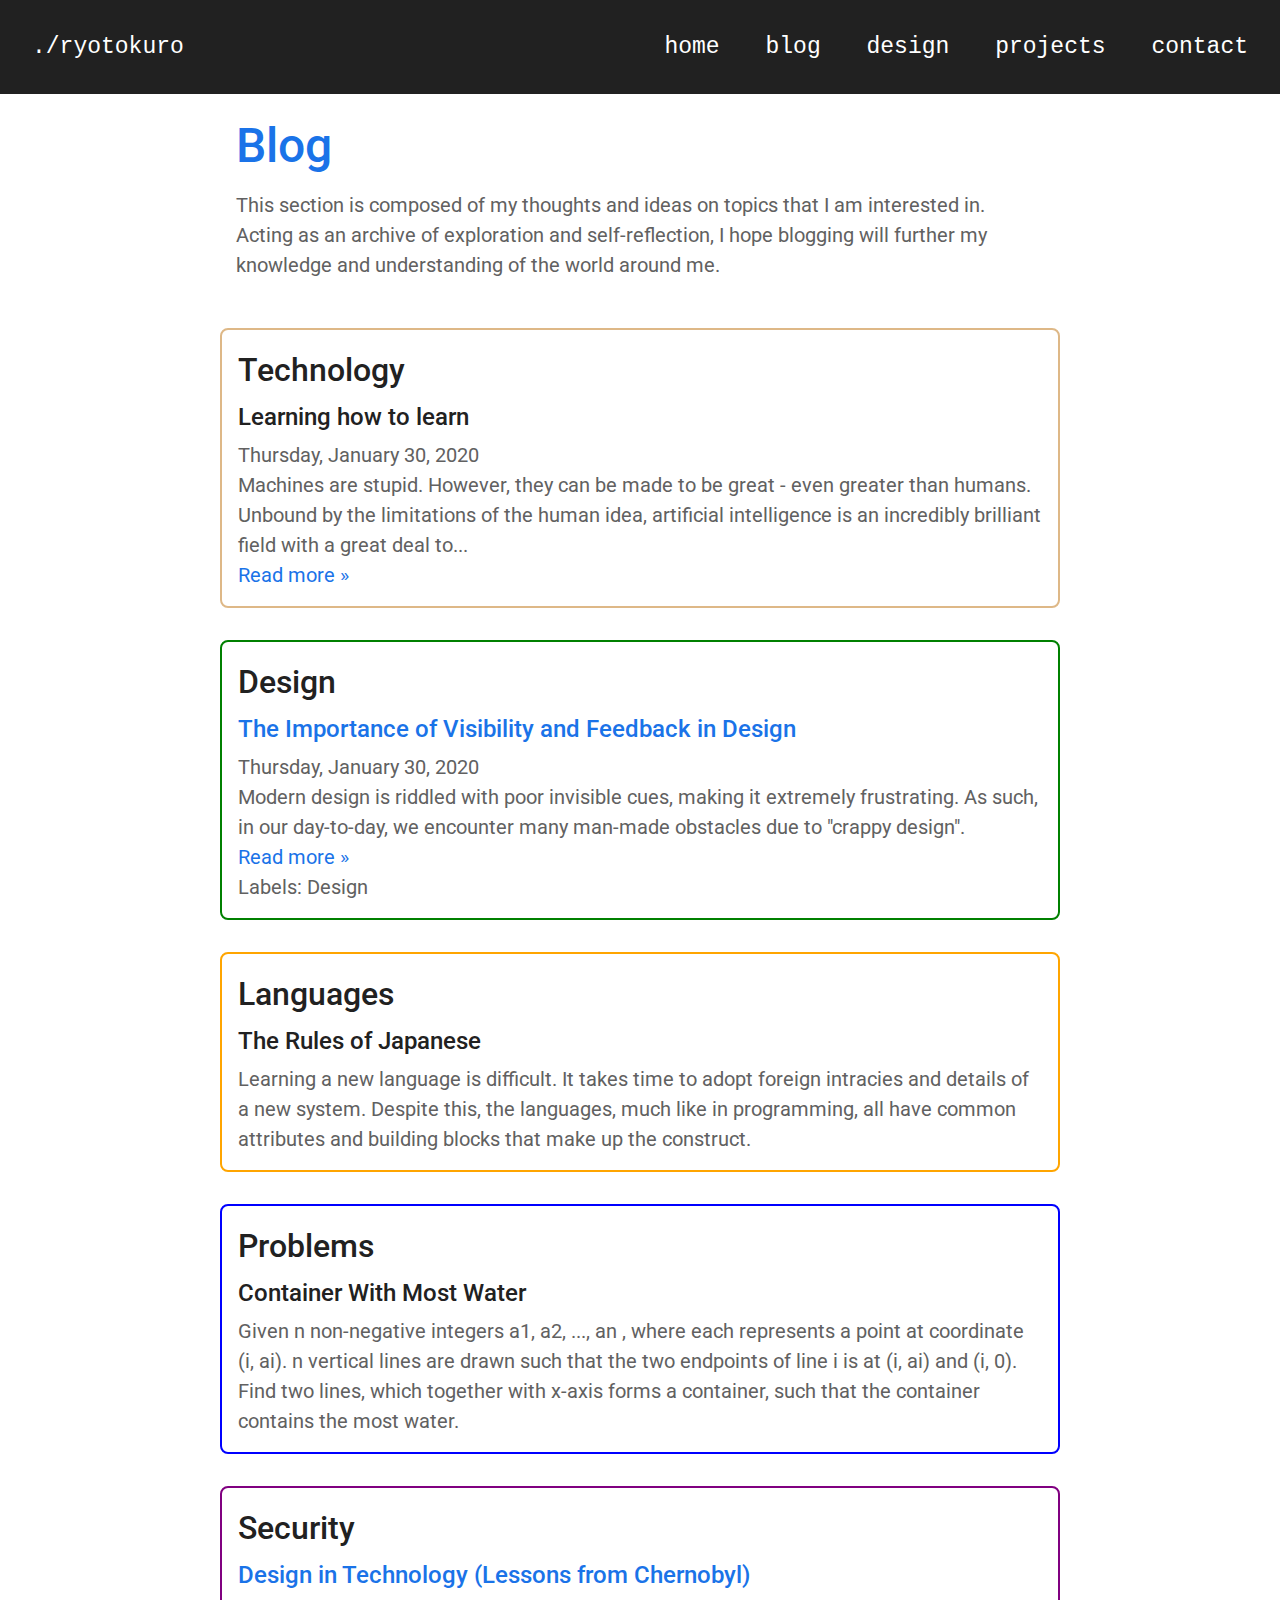
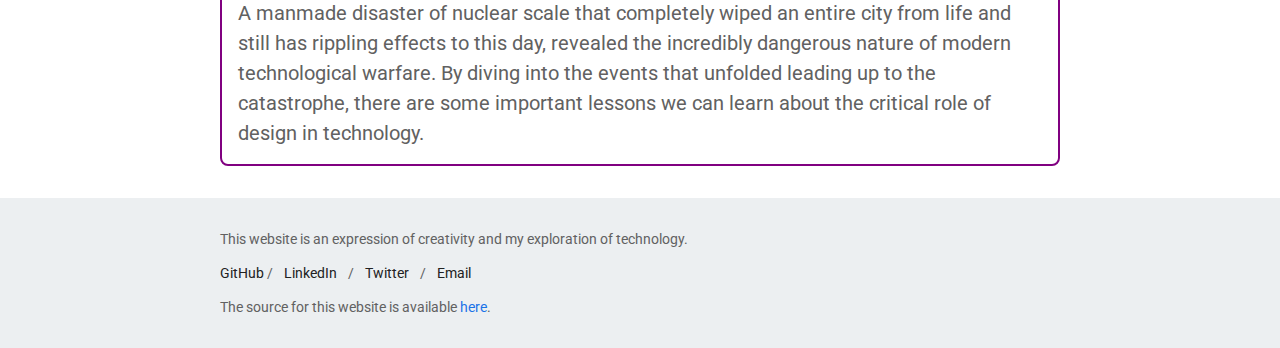
==== blog.html @ 7c7edf18 "changed how the blog looks now, redirecting to an external website on gitbook" ====
<!-- ryotokuro.github.io -->
<!DOCTYPE html>
<html lang="en">

<head>
    <meta charset="utf-8">
    <title>ryotokuro: blog</title>
    <link rel="stylesheet" href="/assets/stylesheets/blog.css">
    <link href="https://fonts.googleapis.com/css?family=Roboto|Roboto+Mono&display=swap" rel="stylesheet">
</head>

<body>
    <!-- Header -->
    <header class="container clearfix">
        <!-- Logo (ryotokuro) -->
        <span class="logo">
            <a href="/">./ryotokuro</a>
        </span>


        <!-- Navigation Bar -->
        <nav class="nav" role="navigation">
            <ul>
                <li><a href="/">Home</a></li>
                <!--

                -->
                <li><a href="https://ryotokuro.github.io/blog">Blog</a></li>
                <!--

                -->
                <li><a href="https://ryotokuro.github.io/design">Design</a></li>
                <!--

                -->
                <li><a href="https://ryotokuro.github.io/projects">Projects</a></li>
                <!--

                -->
                <li><a href="https://ryotokuro.github.io/contact">Contact</a></li>
            </ul>
        </nav>
    </header>

    <!-- Main Section -->
    <article class="container">
        <main>
            <section class="desc">
            <h1 class="heading-title">Blog</h1>            
                <p>
                    This section is composed of my thoughts and ideas on topics that I am interested in.<br>
                    Acting as an archive of exploration and self-reflection, I hope blogging will further my knowledge and understanding of the world around me.
                </p>
            </section>

            <!-- Content Wrapper -->
            <div class="posts">
                <section id="tech">
                    <a href="https://app.gitbook.com/@ryotokuro/s/blog/" itemprop="url" target="_blank">
                        <h2>Technology</h2>
                    </a>

                    <a href="#">
                        <h3>Learning how to learn</h3>
                    </a>

                    <div class="post-header">
                        <div class="published">
                            <span class="publish-date" itemprop="datePublished">
                                Thursday, January 30, 2020
                            </span>
                            <p>Machines are stupid. However, they can be made to be great - even greater than humans. Unbound by the limitations of the human idea, artificial intelligence is an incredibly brilliant field with a great deal to...</p>

                            <div class="jump-link">
                                <a class="jmp">Read more »</a>
                            </div>
                        </div>
                    </div>
                </section>

                <section id="design">
                    <a href="https://app.gitbook.com/@ryotokuro/s/design/" itemprop="url" target="_blank">
                        <h2>Design</h2>
                    </a>
                    <h3>
                        <a href="/blog/design/1" itemprop="url" title="The Importance of Visibility and Feedback in Design">The Importance of Visibility and Feedback in Design</a>
                    </h3>
                    <div class="post-header">
                        <div class="published">
                            <span class="publish-date" itemprop="datePublished">
                                Thursday, January 30, 2020
                            </span>
                        </div>
                    </div>
                    <p>
                        Modern design is riddled with poor invisible cues, making it extremely frustrating. As such, in our day-to-day, we encounter many man-made obstacles due to "crappy design".
                    </p>
                    <div class="jump-link">
                        <a class="jmp">Read more »</a>
                    </div>

                    <div class="post-footer">
                        <span class="labels-caption">Labels: </span>
                        <span class="labels">Design</span>
                    </div>
                </section>

                <section id="languages">
                    <a href="https://app.gitbook.com/@ryotokuro/s/languages/" itemprop="url" target="_blank">
                        <h2>Languages</h2>
                    </a>

                    <dl>
                        <dt>
                            <a href="https://app.gitbook.com/@ryotokuro/s/languages/japanese/rules">
                                <h3>The Rules of Japanese</h3>
                            </a>
                        </dt>
                        <dd>Learning a new language is difficult. It takes time to adopt foreign intracies and details of a new system. Despite this, the languages, much like in programming, all have common attributes and building blocks that make up the construct.</dd>
                    </dl>
                </section>

                <section id="problems">
                    <a href="https://app.gitbook.com/@ryotokuro/s/problems/" itemprop="url" target="_blank">
                        <h2>Problems</h2>
                        <a href="#">
                            <h3>Container With Most Water</h3>
                        </a>
                        <p>
                            Given n non-negative integers a1, a2, ..., an , where each represents a point at coordinate (i, ai). n vertical lines are drawn such that the two endpoints of line i is at (i, ai) and (i, 0). Find two lines, which together with x-axis forms a container, such that the container contains the most water.
                        </p>
                    </a>

                </section>

                <section id="security">
                    <a href="https://app.gitbook.com/@ryotokuro/s/security/" itemprop="url" target="_blank">
                        <h2>Security</h2>
                    </a>
                    <dl>
                        <dt>
                            <h3><a href="/blog/ai/1">Design in Technology (Lessons from Chernobyl)</a></h3>
                        </dt>
                        <dd>A manmade disaster of nuclear scale that completely wiped an entire city from life and still has rippling effects to this day, revealed the incredibly dangerous nature of modern technological warfare. By diving into the events that unfolded leading up to the catastrophe, there are some important lessons we can learn about the critical role of design in technology.</dd>
                    </dl>
                </section>
<!--
                <dl>
                    <dt>
                        <h3><a href="/blog/ai/1">Affordance In Virtual Reality</a></h3>
                    </dt>
                    <dd>Augmented Reality unlocks a new universe for us to explore in the modern age, with technology enabling us to alter our current lifestyle, or immerse us in a new environment. Virtual Reality provides a "free world" in which the space provided becomes the playground of the player.</dd>
                </dl>-->
            </div>
        </main>
        <!--
        <aside class="col-right">
            <section id="search-box">
                <input type="text" title="Search blog..." placeholder="Search blog...">
            </section>

            <div id="label-widget">

            </div>
        </aside>
        -->
    </article>

    <!-- Footer -->
    <footer>
        <div class="container">
            <p class="footer-description">
                This website is an expression of creativity and my exploration of technology.
            </p>

            <ul class="footer-social">
                <li>
                    <a href="https://github.com/ryotokuro" target="_blank" rel="noopener noreferrer">GitHub</a>
                </li>
                /
                <li>
                    <a href="https://linkedin.com/in/taiyue" target="_blank" rel="noopener noreferrer">LinkedIn</a>
                </li>
                /
                <li>
                    <a href="https://twitter.com/aphdo" target="_blank" rel="noopener noreferrer">Twitter</a>
                </li>
                /
                <li>
                    <a href="mailto:careers.tail@gmail.com" target="_blank" rel="noopener noreferrer">Email</a>
                </li>
            </ul>

            The source for this website is available <a href="https://github.com/ryotokuro/ryotokuro.github.io" target="_blank" rel="noopener noreferrer">here</a>.
        </div>
    </footer>

</body></html>
---- assets/stylesheets/blog.css ----
/* 
    HTML5 Reset for older browsers
*/
html, body, div, span, applet, object, iframe,
h1, h2, h3, h4, h5, h6, p, blockquote, pre,
a, abbr, acronym, address, big, cite, code,
del, dfn, em, img, ins, kbd, q, s, samp,
small, strike, strong, sub, sup, tt, var,
b, u, i, center,
dl, dt, dd, ol, ul, li,
fieldset, form, label, legend,
table, caption, tbody, tfoot, thead, tr, th, td,
article, aside, canvas, details, embed,
figure, figcaption, footer, header, hgroup,
menu, nav, output, ruby, section, summary,
time, mark, audio, video {
    margin: 0;
    padding: 0;
    border: 0;
    font-size: 100%;
    font: inherit;
    vertical-align: baseline;
}

article,
aside,
details,
figcaption,
figure,
footer,
header,
hgroup,
menu,
nav,
section {
    display: block;
}

body {
    line-height: 1;
}

ol,
ul {
    list-style: none;
}

blockquote,
q {
    quotes: none;
}

blockquote:before,
blockquote:after,
q:before,
q:after {
    content: '';
    content: none;
}

table {
    border-collapse: collapse;
    border-spacing: 0;
}

/*
    ===============================
    Grid
    ===============================
*/
*,
*:before,
*:after {
    -webkit-box-sizing: border-box;
    -moz-box-sizing: border-box;
    box-sizing: border-box;
}

/* 
    ========================================
    Container Class
    ========================================
*/
.container,
.grid {
    margin: 0 auto;
    /* center content */
    width: 840px;
    width: 84.0rem;
    /* fixed width */
}


/*
    ========================================
    Clearfix
    ========================================
*/
.clearfix:before,
.clearfix:after {
    content: "";
    display: table;
}

.clearfix:after {
    clear: both;
}

.clearfix {
    clear: both;
    *zoom: 1;
}

/*
    ======================================
    b) Layouts (Set up structure of page)
    ======================================
*/

/*
    =================================
    Reusable Layouts (Grid, Columns)
    =================================
*/
/* Add spacing to accommodate spacing on end of columns with edge of page */
.grid,
.col-1-3,
.col-2-3 {
    padding-left: 15px;
    
    padding-right: 15px;
}

.col-1-3,
.col-2-3 {
    display: inline-block;
    vertical-align: top;
}

.col-1-3 {
    width: 33.33%;
}

.col-2-3 {
    width: 66.66%;
}


/*
  ========================================
  Rows
  ========================================
*/
.row,
.row-alt {
    min-width: 840px;
}

.row {
    background: #fff;
    min-width: 840px;
    padding: 66px 0 44px 0;
}

.row-alt {
    background: #cbe2c1;
    /*backup colour*/
    background: -webkit-linear-gradient(to right, #a1d3b0, #f6f1d3);
    background: -moz-linear-gradient(to right, #a1d3b0, #f6f1d3);
    background: linear-gradient(to right, #a1d3b0, #f6f1d3);
    padding: 44px 0 22px 0;
}

/*
    ========
    Globals
    ========
*/
html {
    color: rgb(33, 33, 33);
    color: #616161;
    font-family: 'Inter', 'Roboto', Helvetica, Arial, sans-serif;
    font-size: 20px;
    font-size: 62.5%;
    font-weight: 400;
}

section {
    padding: 16px;
}


/*
    ==============
    c) Typography
    ==============
*/
h1, h2, h3 {
    font-weight: 500;
    margin: 0 0 8px;
}

h1 {
    color: #1a73e8;
    font-size: 48px;
    font-size: 4.8rem;
    line-height: 72px;
}

h2 {
    color: rgb(33, 33, 33);
    font-size: 32px;
    font-size: 3.2rem;
    line-height: 48px;
}

h3 {
    color: rgb(33, 33, 33);
    font-size: 24px;
    font-size: 2.4rem;
}

strong {
    font-weight: 400;
}

cite,
em {
    font-style: italic;
}


/*
    ================
    Links (Anchors)
    ================
*/
a,
a:hover {
    color: #1a73e8;
    text-decoration: none;
    cursor: pointer;
}

a:visited {
    color: #1a73e8;
    text-decoration: none;
    cursor: pointer;
}


/*
--------------------------------
    2. COMPONENTS
--------------------------------
*/

/*
  ===========
  a) Buttons
  ===========
*/
button {
    display: inline-block;
    
    font-family: inherit;
    font-size: 16px;
    font-size: 1.6rem;
    
    text-align: center;
    
    color: rgb(33, 33, 33);
    background-color: transparent;
    
    padding: 8px;
    height: 48px;
    width: 96px;
    
    border: 2px solid rgb(33, 33, 33);
    border-radius: 4px;
}

button:hover {
    color: #fff;
    background: #1a73e8;
    cursor: pointer;
}

/*
--------------------------------
    3. MODULES
--------------------------------
*/

/*
    ==========
    a) Header
    ==========
*/
header {
    background: rgb(33, 33, 33);
    font-family: 'Inconsolata', monospace;
    font-size: 20px;
    font-size: 2.3rem;
    
    position: fixed;
    top: 0;
    left: 0;
    right: 0;

    min-width: 100%;
    padding: 32px 32px 0 32px;
}

.logo a,
.logo a:hover,
.logo a:visited {
    float: left;
    
    color: #fff;
    text-decoration: none;
}

/*
    ==============
    Navigation
    ==============
*/
.nav {
    text-align: right;
    text-transform: lowercase;
}

.nav li {
    position: relative;
    padding: 0 16px 32px 16px;
    
    display: inline-block;
    vertical-align: top;
}

.nav li:last-child {
    padding-right: 0;
}

.nav a {
    color: #fff;
    cursor: pointer;
}

.nav a:after {
    background: none repeat scroll 0 0 transparent;
    bottom: 0;
    content: "";
    display: block;
    height: 3px;
    
    left: 50%;
    position: absolute;
    background: #fff;
    transition: width 0.3s ease 0s, left 0.3s ease 0s;
    width: 0;
}

a:hover:after {
    width: 100%;
    left: 0;
}

/*
    ===============
    b) Main (Body)
    ===============
*/
body {
    background: #fff;
    font-size: 20px;
    font-size: 2.0rem;
    line-height: 30px;
}

main {
    margin-top: 94px;
}

#tech, #design, #languages, #problems, #security {
    border-radius: 8px;
    margin: 32px 0 32px;
}

#tech {
    border: 2px burlywood solid;
}

#design {
    border: 2px green solid;
}

#languages {
    border: 2px orange solid;
}

#problems {
    border: 2px blue solid;
}

#security {
    border: 2px purple solid;
    margin-bottom: 32px;
}

.main section:last-child {
    padding-bottom: 0;
}

/*
    ==========
    c) Footer
    ==========
*/
footer {
    position: relative;
    bottom: 0;
    left: 0;
    right: 0;
    
    background: #eceff1;
    color: #616161;
    font-size: 14px;
    font-size: 1.4rem;
    text-align: left;
    
    line-height: 18px;
    padding: 32px 0 32px;
    margin: 0 auto;
}

.footer-description {
    margin: 0 0 16px;
}

.footer-social li {
    display: inline-block;
    margin: 0 8px 16px;
}

.footer-social li:first-child {
    margin: 0;
}

.footer-social a,
.footer-social a:hover,
.footer-social a:visited {
    color: rgb(33, 33, 33);
    text-decoration: none;
}
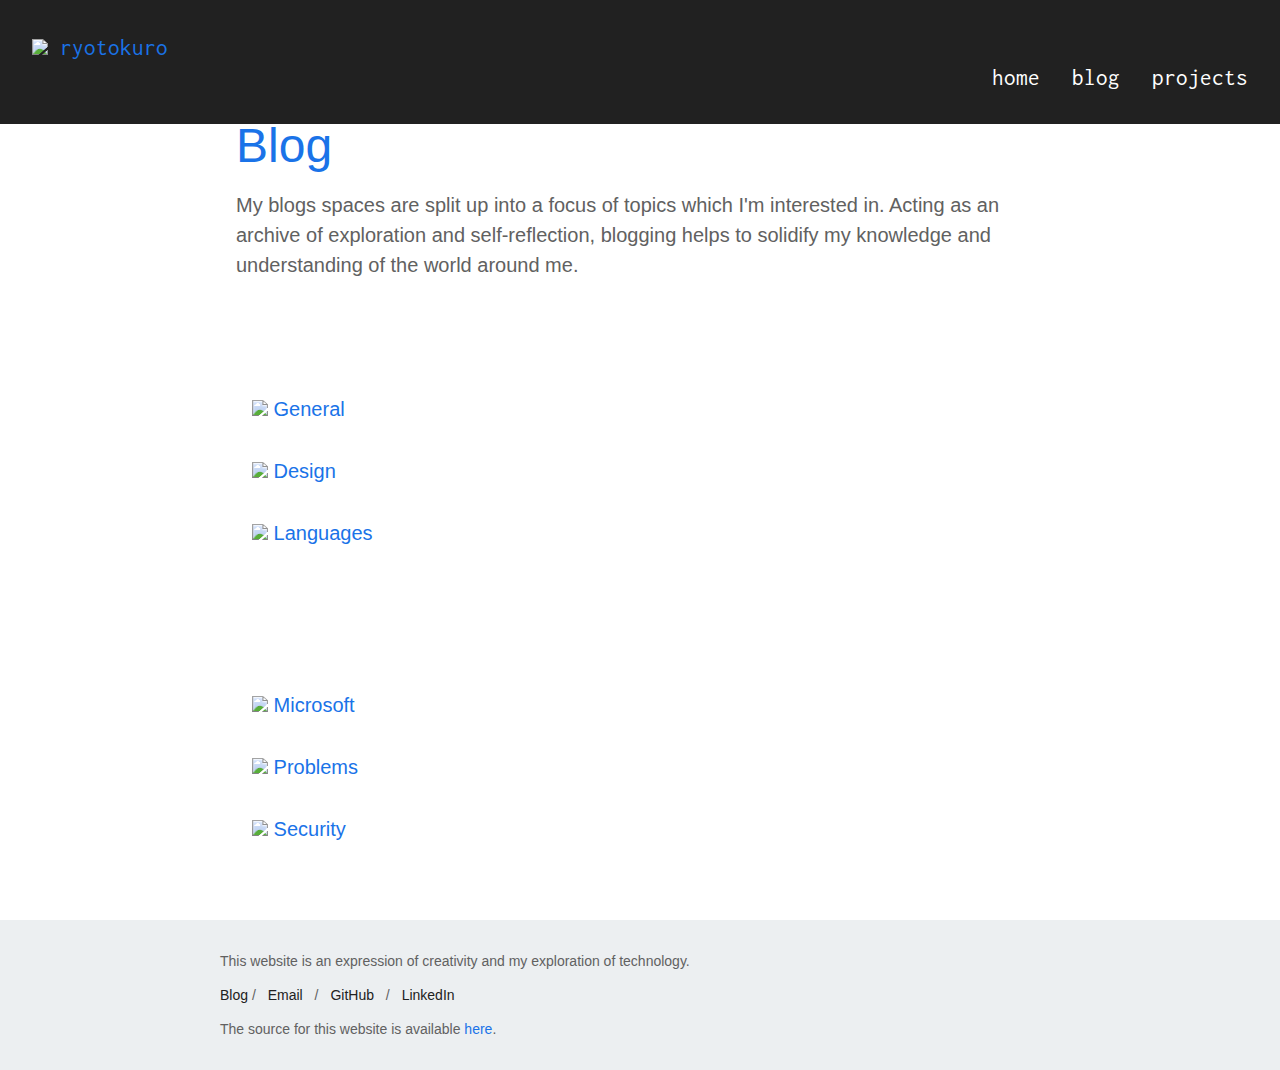
==== commit 0ffc961f: "added new icons on front page - deleted old logo icons - added new custom logos with hover effect - " ====
--- a/blog.html
+++ b/blog.html
@@ -6,38 +6,27 @@
     <meta charset="utf-8">
     <title>ryotokuro: blog</title>
     <link rel="stylesheet" href="/assets/stylesheets/blog.css">
-    <link href="https://fonts.googleapis.com/css?family=Roboto|Roboto+Mono&display=swap" rel="stylesheet">
+    <link rel="icon" href="/assets/vectors/logo.svg">
+    <link href="https://fonts.googleapis.com/css2?family=Inconsolata:wght@400;700&display=swap" rel="stylesheet">
 </head>
 
 <body>
     <!-- Header -->
     <header class="container clearfix">
         <!-- Logo (ryotokuro) -->
-        <span class="logo">
-            <a href="/">./ryotokuro</a>
-        </span>
-
+            <a href="/" class="logo">
+                <img src="assets/vectors/identity/logo.svg">
+                <span>ryotokuro</span>
+            </a>
 
         <!-- Navigation Bar -->
         <nav class="nav" role="navigation">
             <ul>
-                <li><a href="/">Home</a></li>
-                <!--
+                <li><a href="/">Home</a></li><!--
 
-                -->
-                <li><a href="https://ryotokuro.github.io/blog">Blog</a></li>
-                <!--
+                --><li><a href="https://ryotokuro.github.io/blog">Blog</a></li><!--
 
-                -->
-                <li><a href="https://ryotokuro.github.io/design">Design</a></li>
-                <!--
-
-                -->
-                <li><a href="https://ryotokuro.github.io/projects">Projects</a></li>
-                <!--
-
-                -->
-                <li><a href="https://ryotokuro.github.io/contact">Contact</a></li>
+                --><li><a href="https://ryotokuro.github.io/projects">Projects</a></li>
             </ul>
         </nav>
     </header>
@@ -46,124 +35,86 @@
     <article class="container">
         <main>
             <section class="desc">
-            <h1 class="heading-title">Blog</h1>            
+            <h1 class="title">Blog</h1>            
                 <p>
-                    This section is composed of my thoughts and ideas on topics that I am interested in.<br>
-                    Acting as an archive of exploration and self-reflection, I hope blogging will further my knowledge and understanding of the world around me.
+                    My blogs spaces are split up into a focus of topics which I'm interested in.
+                    Acting as an archive of exploration and self-reflection, blogging
+                    helps to solidify my knowledge and understanding of the world around me.
                 </p>
             </section>
 
             <!-- Content Wrapper -->
-            <div class="posts">
-                <section id="tech">
-                    <a href="https://app.gitbook.com/@ryotokuro/s/blog/" itemprop="url" target="_blank">
-                        <h2>Technology</h2>
-                    </a>
+            <section class="spaces">
+                <div class="row">
+                    <section>
+                        <a href="https://app.gitbook.com/@ryotokuro/s/blog/" itemprop="url" target="_blank">
+                            <img id="my-img" src="assets/vectors/objects/general-bw.svg"
+                                 onmouseover="this.src='/assets/vectors/objects/general.svg'"
+                                 onmouseout="this.src='assets/vectors/objects/general-bw.svg'"
+                            />
+                            <caption>General</caption>
+                        </a>
+                    </section>
+                
+                    <section>
+                        <a href="https://app.gitbook.com/@ryotokuro/s/design/" itemprop="url" target="_blank">
+                            <img id="my-img" src="assets/vectors/objects/design-bw.svg"
+                                 onmouseover="this.src='/assets/vectors/objects/design.svg'"
+                                 onmouseout="this.src='assets/vectors/objects/design-bw.svg'"
+                            />
+                            <caption>Design</caption>
+                        </a>
+                    </section>
 
-                    <a href="#">
-                        <h3>Learning how to learn</h3>
-                    </a>
+                    <section>
+                        <a href="https://app.gitbook.com/@ryotokuro/s/languages/" itemprop="url" target="_blank">
+                            <img id="my-img" src="assets/vectors/objects/languages-bw.svg"
+                                 onmouseover="this.src='/assets/vectors/objects/languages.svg'"
+                                 onmouseout="this.src='assets/vectors/objects/languages-bw.svg'"
+                            />
+                            <caption>Languages</caption>
+                        </a>
+                    </section>
+                </div>
 
-                    <div class="post-header">
-                        <div class="published">
-                            <span class="publish-date" itemprop="datePublished">
-                                Thursday, January 30, 2020
-                            </span>
-                            <p>Machines are stupid. However, they can be made to be great - even greater than humans. Unbound by the limitations of the human idea, artificial intelligence is an incredibly brilliant field with a great deal to...</p>
+                <!-- Row 2 -->
+                <div class="row">
+                    <section>
+                        <a href="https://app.gitbook.com/@ryotokuro/s/microsoft/" itemprop="url" target="_blank">
+                            <img id="my-img" src="assets/vectors/objects/microsoft-bw.svg"
+                                 onmouseover="this.src='assets/vectors/objects/microsoft.svg'"
+                                 onmouseout="this.src='assets/vectors/objects/microsoft-bw.svg'"
+                            />
+                            <caption>Microsoft</caption>
+                        </a>
+                    </section>
 
-                            <div class="jump-link">
-                                <a class="jmp">Read more »</a>
-                            </div>
-                        </div>
-                    </div>
-                </section>
+                    <section>
+                        <a href="https://app.gitbook.com/@ryotokuro/s/problems/" itemprop="url" target="_blank">
+                            <img id="my-img" src="assets/vectors/objects/problems-bw.svg"
+                                 onmouseover="this.src='/assets/vectors/objects/problems.svg'"
+                                 onmouseout="this.src='assets/vectors/objects/problems-bw.svg'"
+                            />
+                            <caption>Problems</caption>
+                        </a>
+                    </section>
 
-                <section id="design">
-                    <a href="https://app.gitbook.com/@ryotokuro/s/design/" itemprop="url" target="_blank">
-                        <h2>Design</h2>
-                    </a>
-                    <h3>
-                        <a href="/blog/design/1" itemprop="url" title="The Importance of Visibility and Feedback in Design">The Importance of Visibility and Feedback in Design</a>
-                    </h3>
-                    <div class="post-header">
-                        <div class="published">
-                            <span class="publish-date" itemprop="datePublished">
-                                Thursday, January 30, 2020
-                            </span>
-                        </div>
-                    </div>
-                    <p>
-                        Modern design is riddled with poor invisible cues, making it extremely frustrating. As such, in our day-to-day, we encounter many man-made obstacles due to "crappy design".
-                    </p>
-                    <div class="jump-link">
-                        <a class="jmp">Read more »</a>
-                    </div>
-
-                    <div class="post-footer">
-                        <span class="labels-caption">Labels: </span>
-                        <span class="labels">Design</span>
-                    </div>
-                </section>
-
-                <section id="languages">
-                    <a href="https://app.gitbook.com/@ryotokuro/s/languages/" itemprop="url" target="_blank">
-                        <h2>Languages</h2>
-                    </a>
-
-                    <dl>
-                        <dt>
-                            <a href="https://app.gitbook.com/@ryotokuro/s/languages/japanese/rules">
-                                <h3>The Rules of Japanese</h3>
-                            </a>
-                        </dt>
-                        <dd>Learning a new language is difficult. It takes time to adopt foreign intracies and details of a new system. Despite this, the languages, much like in programming, all have common attributes and building blocks that make up the construct.</dd>
-                    </dl>
-                </section>
-
-                <section id="problems">
-                    <a href="https://app.gitbook.com/@ryotokuro/s/problems/" itemprop="url" target="_blank">
-                        <h2>Problems</h2>
-                        <a href="#">
-                            <h3>Container With Most Water</h3>
+                    <section>
+                        <a href="https://app.gitbook.com/@ryotokuro/s/security/" itemprop="url" target="_blank">
+                            <img id="my-img" src="assets/vectors/objects/security-bw.svg"
+                                 onmouseover="this.src='/assets/vectors/objects/security.svg'"
+                                 onmouseout="this.src='assets/vectors/objects/security-bw.svg'"
+                            />
+                            <caption>Security</caption>
                         </a>
-                        <p>
-                            Given n non-negative integers a1, a2, ..., an , where each represents a point at coordinate (i, ai). n vertical lines are drawn such that the two endpoints of line i is at (i, ai) and (i, 0). Find two lines, which together with x-axis forms a container, such that the container contains the most water.
-                        </p>
-                    </a>
-
-                </section>
-
-                <section id="security">
-                    <a href="https://app.gitbook.com/@ryotokuro/s/security/" itemprop="url" target="_blank">
-                        <h2>Security</h2>
-                    </a>
-                    <dl>
-                        <dt>
-                            <h3><a href="/blog/ai/1">Design in Technology (Lessons from Chernobyl)</a></h3>
-                        </dt>
-                        <dd>A manmade disaster of nuclear scale that completely wiped an entire city from life and still has rippling effects to this day, revealed the incredibly dangerous nature of modern technological warfare. By diving into the events that unfolded leading up to the catastrophe, there are some important lessons we can learn about the critical role of design in technology.</dd>
-                    </dl>
-                </section>
-<!--
-                <dl>
-                    <dt>
-                        <h3><a href="/blog/ai/1">Affordance In Virtual Reality</a></h3>
-                    </dt>
-                    <dd>Augmented Reality unlocks a new universe for us to explore in the modern age, with technology enabling us to alter our current lifestyle, or immerse us in a new environment. Virtual Reality provides a "free world" in which the space provided becomes the playground of the player.</dd>
-                </dl>-->
-            </div>
+                    </section>
+                    
+                    <!--
+                        Icons made by <a href="https://www.flaticon.com/authors/freepik" title="Freepik">Freepik</a> from <a href="https://www.flaticon.com/" title="Flaticon"> www.flaticon.com</a>
+                    -->
+                </div>
+            </section>
         </main>
-        <!--
-        <aside class="col-right">
-            <section id="search-box">
-                <input type="text" title="Search blog..." placeholder="Search blog...">
-            </section>
-
-            <div id="label-widget">
-
-            </div>
-        </aside>
-        -->
     </article>
 
     <!-- Footer -->
@@ -175,19 +126,19 @@
 
             <ul class="footer-social">
                 <li>
+                    <a href="https://ryotokuro.github.io/blog" target="_blank" rel="noopener noreferrer">Blog</a>
+                </li>
+                /
+                <li>
+                    <a href="mailto:careers.tai@gmail.com" target="_blank" rel="noopener noreferrer">Email</a>
+                </li>
+                /
+                <li>
                     <a href="https://github.com/ryotokuro" target="_blank" rel="noopener noreferrer">GitHub</a>
                 </li>
                 /
                 <li>
                     <a href="https://linkedin.com/in/taiyue" target="_blank" rel="noopener noreferrer">LinkedIn</a>
-                </li>
-                /
-                <li>
-                    <a href="https://twitter.com/aphdo" target="_blank" rel="noopener noreferrer">Twitter</a>
-                </li>
-                /
-                <li>
-                    <a href="mailto:careers.tail@gmail.com" target="_blank" rel="noopener noreferrer">Email</a>
                 </li>
             </ul>
 
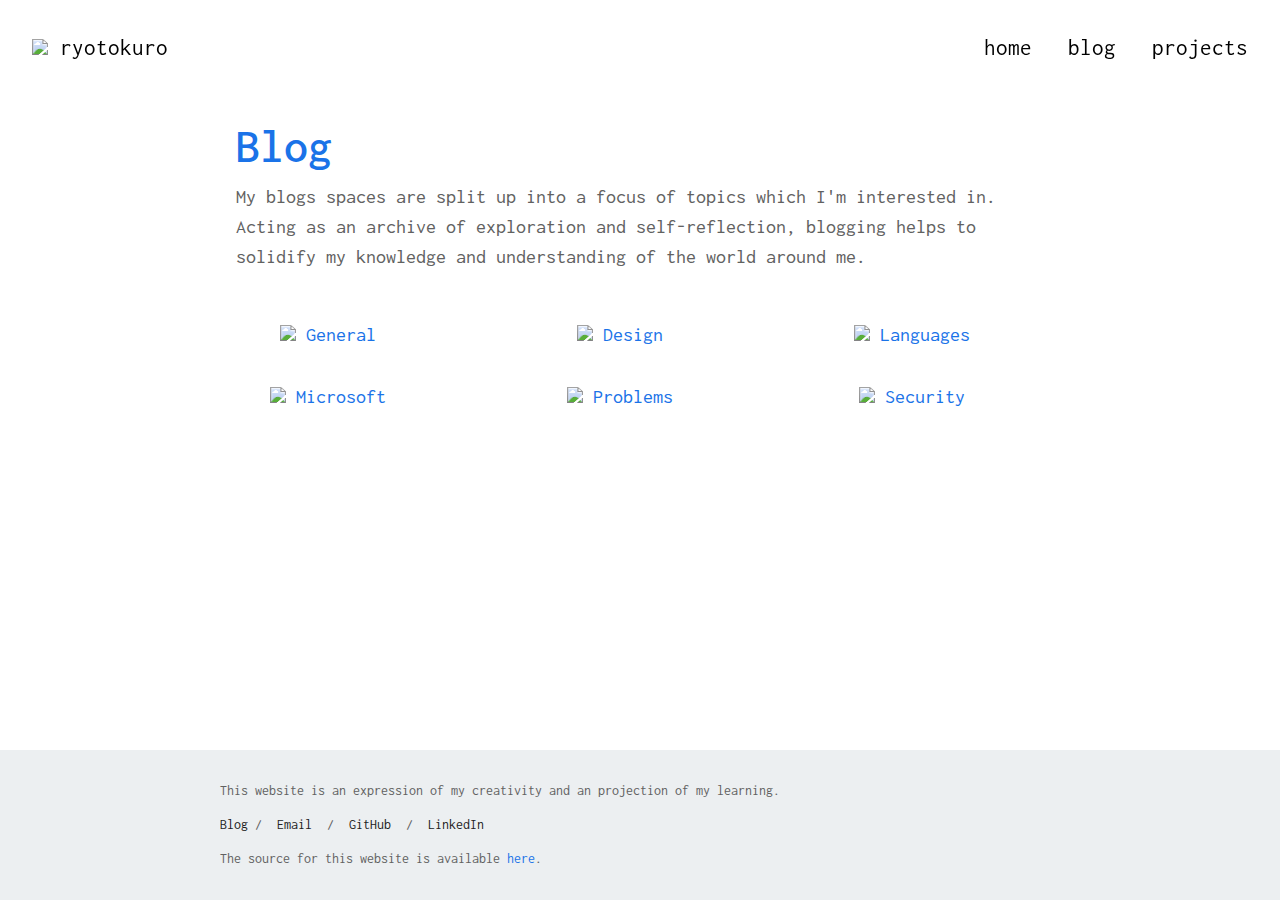
==== commit ad57e109: "changed navigation animation - changed hover to change colour - changed origin of animation - change" ====
--- a/blog.html
+++ b/blog.html
@@ -121,7 +121,7 @@
     <footer>
         <div class="container">
             <p class="footer-description">
-                This website is an expression of creativity and my exploration of technology.
+                This website is an expression of my creativity and an projection of my learning.
             </p>
 
             <ul class="footer-social">
--- a/assets/stylesheets/blog.css
+++ b/assets/stylesheets/blog.css
@@ -90,7 +90,6 @@
     /* fixed width */
 }
 
-
 /*
     ========================================
     Clearfix
@@ -145,41 +144,15 @@
     width: 66.66%;
 }
 
-
-/*
-  ========================================
-  Rows
-  ========================================
-*/
-.row,
-.row-alt {
-    min-width: 840px;
-}
-
-.row {
-    background: #fff;
-    min-width: 840px;
-    padding: 66px 0 44px 0;
-}
-
-.row-alt {
-    background: #cbe2c1;
-    /*backup colour*/
-    background: -webkit-linear-gradient(to right, #a1d3b0, #f6f1d3);
-    background: -moz-linear-gradient(to right, #a1d3b0, #f6f1d3);
-    background: linear-gradient(to right, #a1d3b0, #f6f1d3);
-    padding: 44px 0 22px 0;
-}
-
 /*
     ========
     Globals
     ========
 */
 html {
+    font-family: 'Inconsolata', monospace;
     color: rgb(33, 33, 33);
     color: #616161;
-    font-family: 'Inter', 'Roboto', Helvetica, Arial, sans-serif;
     font-size: 20px;
     font-size: 62.5%;
     font-weight: 400;
@@ -195,16 +168,17 @@
     c) Typography
     ==============
 */
-h1, h2, h3 {
-    font-weight: 500;
-    margin: 0 0 8px;
-}
-
 h1 {
     color: #1a73e8;
     font-size: 48px;
     font-size: 4.8rem;
+    font-weight: 550;
     line-height: 72px;
+}
+
+h2, h3 {
+    font-weight: 500;
+    margin: 0 0 8px;
 }
 
 h2 {
@@ -248,47 +222,9 @@
     cursor: pointer;
 }
 
-
 /*
 --------------------------------
-    2. COMPONENTS
---------------------------------
-*/
-
-/*
-  ===========
-  a) Buttons
-  ===========
-*/
-button {
-    display: inline-block;
-    
-    font-family: inherit;
-    font-size: 16px;
-    font-size: 1.6rem;
-    
-    text-align: center;
-    
-    color: rgb(33, 33, 33);
-    background-color: transparent;
-    
-    padding: 8px;
-    height: 48px;
-    width: 96px;
-    
-    border: 2px solid rgb(33, 33, 33);
-    border-radius: 4px;
-}
-
-button:hover {
-    color: #fff;
-    background: #1a73e8;
-    cursor: pointer;
-}
-
-/*
---------------------------------
-    3. MODULES
+    2. MODULES
 --------------------------------
 */
 
@@ -298,11 +234,9 @@
     ==========
 */
 header {
-    background: rgb(33, 33, 33);
-    font-family: 'Inconsolata', monospace;
     font-size: 20px;
     font-size: 2.3rem;
-    
+
     position: fixed;
     top: 0;
     left: 0;
@@ -312,13 +246,17 @@
     padding: 32px 32px 0 32px;
 }
 
-.logo a,
-.logo a:hover,
-.logo a:visited {
+.logo,
+.logo:hover,
+.logo:visited {
     float: left;
-    
-    color: #fff;
+    color: #000;
     text-decoration: none;
+}
+
+.logo img {
+    margin-right: 0;
+    width: 20px;
 }
 
 /*
@@ -331,21 +269,33 @@
     text-transform: lowercase;
 }
 
+.nav ul {
+    padding: 0;
+    margin: 0;
+    list-style: none;
+}
+
+li {
+    display: inline-block;
+}
+
 .nav li {
     position: relative;
-    padding: 0 16px 32px 16px;
-    
-    display: inline-block;
-    vertical-align: top;
-}
-
-.nav li:last-child {
-    padding-right: 0;
+    margin: 0 36px 0 0;
+    transition: all 0.4s ease;
+}
+
+.nav li a:hover, footer li:hover {
+    color: #1a73e8;
 }
 
 .nav a {
-    color: #fff;
+    color: #000;
     cursor: pointer;
+}
+
+.nav a:active {
+    opacity: 0.8;
 }
 
 .nav a:after {
@@ -353,11 +303,12 @@
     bottom: 0;
     content: "";
     display: block;
-    height: 3px;
-    
-    left: 50%;
+    height: 2px;
+    height: 0.2rem;
+
+    left: 20%;
     position: absolute;
-    background: #fff;
+    background: #1a73e8;
     transition: width 0.3s ease 0s, left 0.3s ease 0s;
     width: 0;
 }
@@ -365,6 +316,11 @@
 a:hover:after {
     width: 100%;
     left: 0;
+}
+
+li:last-child {
+    padding-right: 0;
+    margin-right: 0;
 }
 
 /*
@@ -380,37 +336,28 @@
 }
 
 main {
-    margin-top: 94px;
-}
-
-#tech, #design, #languages, #problems, #security {
-    border-radius: 8px;
-    margin: 32px 0 32px;
-}
-
-#tech {
-    border: 2px burlywood solid;
-}
-
-#design {
-    border: 2px green solid;
-}
-
-#languages {
-    border: 2px orange solid;
-}
-
-#problems {
-    border: 2px blue solid;
-}
-
-#security {
-    border: 2px purple solid;
-    margin-bottom: 32px;
-}
-
-.main section:last-child {
-    padding-bottom: 0;
+    margin: 94px 0 94px 0;
+    margin: 9.4rem 0 9.4rem 0;
+}
+
+.spaces {
+    width: 800px;
+}
+
+.row {
+    display: flex;
+    justify-content: space-between;
+    padding: 0;
+}
+
+.row section {
+    display: inline-block;
+    width: 24%;
+    text-align: center;
+}
+
+a img {
+    width: 90%;
 }
 
 /*
@@ -419,7 +366,7 @@
     ==========
 */
 footer {
-    position: relative;
+    position: fixed;
     bottom: 0;
     left: 0;
     right: 0;
@@ -454,3 +401,13 @@
     color: rgb(33, 33, 33);
     text-decoration: none;
 }
+
+@media (max-height:800px){
+	html {
+        font-size: 1.6vh;
+    }
+    
+    footer {
+        position: static;
+    }
+}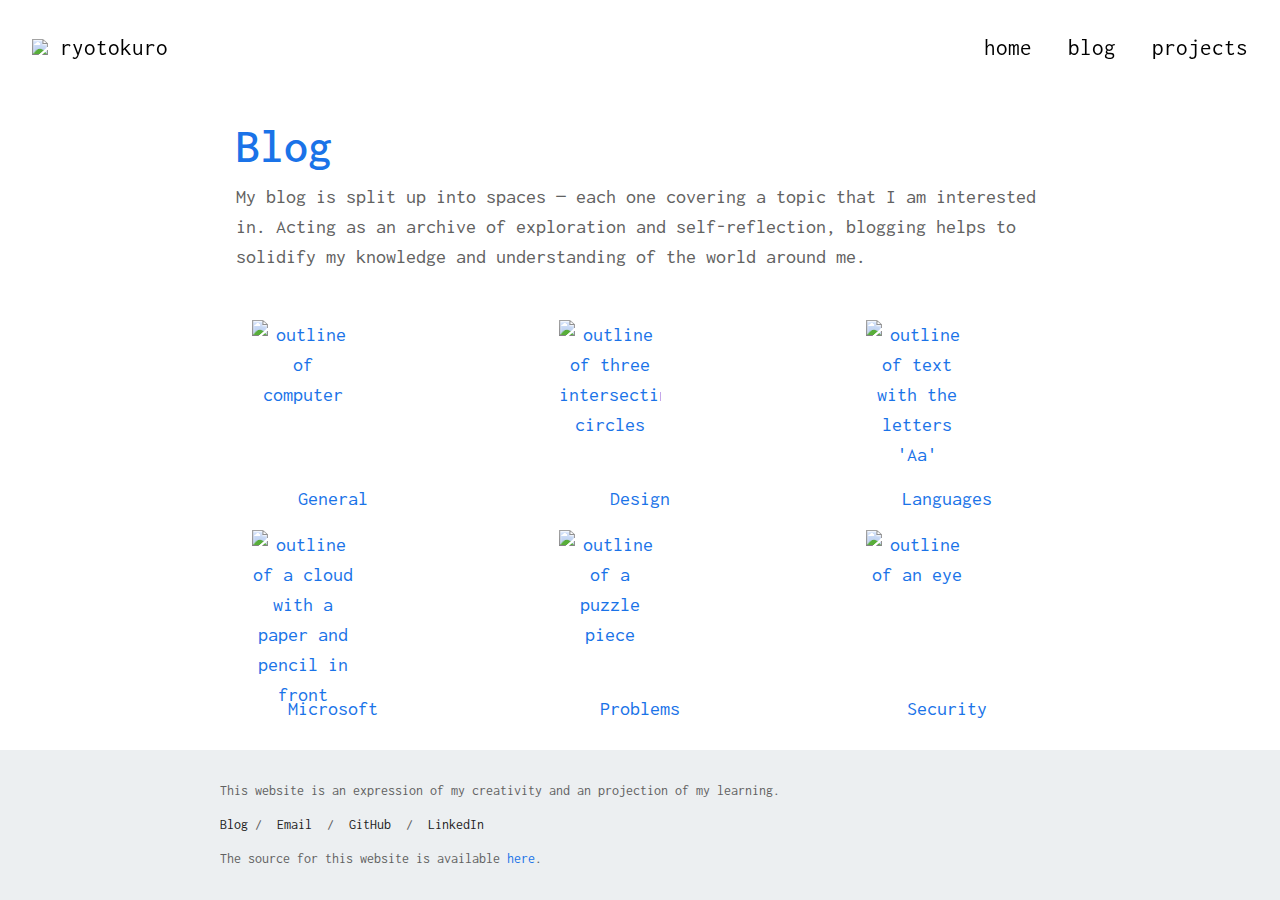
==== commit 7932ca91: "added transition effect onto blog links - renamed svg files and added -col suffix - changed class to" ====
--- a/blog.html
+++ b/blog.html
@@ -14,10 +14,10 @@
     <!-- Header -->
     <header class="container clearfix">
         <!-- Logo (ryotokuro) -->
-            <a href="/" class="logo">
-                <img src="assets/vectors/identity/logo.svg">
-                <span>ryotokuro</span>
-            </a>
+        <a href="/" class="logo">
+            <img src="assets/vectors/identity/logo.svg">
+            <span>ryotokuro</span>
+        </a>
 
         <!-- Navigation Bar -->
         <nav class="nav" role="navigation">
@@ -37,78 +37,122 @@
             <section class="desc">
             <h1 class="title">Blog</h1>            
                 <p>
-                    My blogs spaces are split up into a focus of topics which I'm interested in.
+                    My blog is split up into spaces &mdash; each one covering a topic that I am interested in.
                     Acting as an archive of exploration and self-reflection, blogging
                     helps to solidify my knowledge and understanding of the world around me.
                 </p>
             </section>
 
-            <!-- Content Wrapper -->
+            <!-- Blog Spaces -->
             <section class="spaces">
+                <!-- Row 1: General, Design, Languages -->
                 <div class="row">
+                    
+                    <!-- General Blog Space -->
                     <section>
-                        <a href="https://app.gitbook.com/@ryotokuro/s/blog/" itemprop="url" target="_blank">
-                            <img id="my-img" src="assets/vectors/objects/general-bw.svg"
-                                 onmouseover="this.src='/assets/vectors/objects/general.svg'"
-                                 onmouseout="this.src='assets/vectors/objects/general-bw.svg'"
+                        <a href="https://app.gitbook.com/@ryotokuro/s/blog/"
+                           id="general" itemprop="url" target="_blank" rel="noopener noreferrer">
+                            <img class="coloured"
+                                 src="assets/vectors/objects/general-col.svg"
+                                 alt="computer with a coloured desktop background"
                             />
-                            <caption>General</caption>
+                            
+                            <img class="black-white"
+                                src="assets/vectors/objects/general-bw.svg"
+                                alt="outline of computer"
+                            />
+                            
+                            <span>General</span>
                         </a>
                     </section>
-                
+                    
+                    <!-- Design Blog Space -->
                     <section>
-                        <a href="https://app.gitbook.com/@ryotokuro/s/design/" itemprop="url" target="_blank">
-                            <img id="my-img" src="assets/vectors/objects/design-bw.svg"
-                                 onmouseover="this.src='/assets/vectors/objects/design.svg'"
-                                 onmouseout="this.src='assets/vectors/objects/design-bw.svg'"
+                        <a href="https://app.gitbook.com/@ryotokuro/s/design/"
+                           id="design" itemprop="url" target="_blank" rel="noopener noreferrer">
+                            <img class="coloured"
+                                 src="assets/vectors/objects/design-col.svg"
+                                 alt="three intersecting circles coloured red, green and blue"
                             />
-                            <caption>Design</caption>
+                            
+                            <img class="black-white"
+                                src="assets/vectors/objects/design-bw.svg"
+                                alt="outline of three intersecting circles"
+                            />
+                            <span>Design</span>
                         </a>
                     </section>
-
+                    
+                    <!-- Languages Blog Space -->
                     <section>
-                        <a href="https://app.gitbook.com/@ryotokuro/s/languages/" itemprop="url" target="_blank">
-                            <img id="my-img" src="assets/vectors/objects/languages-bw.svg"
-                                 onmouseover="this.src='/assets/vectors/objects/languages.svg'"
-                                 onmouseout="this.src='assets/vectors/objects/languages-bw.svg'"
+                        <a href="https://app.gitbook.com/@ryotokuro/s/languages/"
+                           id="languages" itemprop="url" target="_blank" rel="noopener noreferrer">
+                            <img class="coloured"
+                                 src="assets/vectors/objects/languages-col.svg"
+                                 alt="coloured text using letters 'Aa'"
                             />
-                            <caption>Languages</caption>
+                            
+                            <img class="black-white"
+                                src="assets/vectors/objects/languages-bw.svg"
+                                alt="outline of text with the letters 'Aa'"
+                            />
+                            <span>Languages</span>
                         </a>
                     </section>
                 </div>
 
-                <!-- Row 2 -->
+                <!-- Row 2: Microsoft, Problems, Security -->
                 <div class="row">
+                    <!-- Microsoft Blog Space -->
                     <section>
-                        <a href="https://app.gitbook.com/@ryotokuro/s/microsoft/" itemprop="url" target="_blank">
-                            <img id="my-img" src="assets/vectors/objects/microsoft-bw.svg"
-                                 onmouseover="this.src='assets/vectors/objects/microsoft.svg'"
-                                 onmouseout="this.src='assets/vectors/objects/microsoft-bw.svg'"
+                        <a href="https://app.gitbook.com/@ryotokuro/s/microsoft/"
+                           id="microsoft" itemprop="url" target="_blank" rel="noopener noreferrer">
+                            <img class="coloured"
+                                 src="assets/vectors/objects/microsoft-col.svg"
+                                 alt="a coloured cloud coverd by a paper and pencil"
                             />
-                            <caption>Microsoft</caption>
-                        </a>
-                    </section>
-
-                    <section>
-                        <a href="https://app.gitbook.com/@ryotokuro/s/problems/" itemprop="url" target="_blank">
-                            <img id="my-img" src="assets/vectors/objects/problems-bw.svg"
-                                 onmouseover="this.src='/assets/vectors/objects/problems.svg'"
-                                 onmouseout="this.src='assets/vectors/objects/problems-bw.svg'"
+                            
+                            <img class="black-white"
+                                src="assets/vectors/objects/microsoft-bw.svg"
+                                alt="outline of a cloud with a paper and pencil in front"
                             />
-                            <caption>Problems</caption>
-                        </a>
-                    </section>
-
-                    <section>
-                        <a href="https://app.gitbook.com/@ryotokuro/s/security/" itemprop="url" target="_blank">
-                            <img id="my-img" src="assets/vectors/objects/security-bw.svg"
-                                 onmouseover="this.src='/assets/vectors/objects/security.svg'"
-                                 onmouseout="this.src='assets/vectors/objects/security-bw.svg'"
-                            />
-                            <caption>Security</caption>
+                            <span>Microsoft</span>
                         </a>
                     </section>
                     
+                    <!-- Problems Blog Space -->
+                    <section>
+                        <a href="https://app.gitbook.com/@ryotokuro/s/problems/"
+                           id="general" itemprop="url" target="_blank" rel="noopener noreferrer">
+                            <img class="coloured"
+                                 src="assets/vectors/objects/problems-col.svg"
+                                 alt="a coloured puzzle piece"
+                            />
+                            
+                            <img class="black-white"
+                                src="assets/vectors/objects/problems-bw.svg"
+                                alt="outline of a puzzle piece"
+                            />
+                            <span>Problems</span>
+                        </a>
+                    </section>
+                    
+                    <!-- Security Blog Space -->
+                    <section>
+                        <a href="https://app.gitbook.com/@ryotokuro/s/security/"
+                           id="security" itemprop="url" target="_blank" rel="noopener noreferrer">
+                            <img class="coloured"
+                                 src="assets/vectors/objects/security-col.svg"
+                                 alt="a coloured eye"
+                            />
+                            
+                            <img class="black-white"
+                                src="assets/vectors/objects/security-bw.svg"
+                                alt="outline of an eye"
+                            />
+                            <span>Security</span>
+                        </a>
+                    </section>
                     <!--
                         Icons made by <a href="https://www.flaticon.com/authors/freepik" title="Freepik">Freepik</a> from <a href="https://www.flaticon.com/" title="Flaticon"> www.flaticon.com</a>
                     -->
--- a/assets/stylesheets/blog.css
+++ b/assets/stylesheets/blog.css
@@ -110,39 +110,6 @@
     *zoom: 1;
 }
 
-/*
-    ======================================
-    b) Layouts (Set up structure of page)
-    ======================================
-*/
-
-/*
-    =================================
-    Reusable Layouts (Grid, Columns)
-    =================================
-*/
-/* Add spacing to accommodate spacing on end of columns with edge of page */
-.grid,
-.col-1-3,
-.col-2-3 {
-    padding-left: 15px;
-    
-    padding-right: 15px;
-}
-
-.col-1-3,
-.col-2-3 {
-    display: inline-block;
-    vertical-align: top;
-}
-
-.col-1-3 {
-    width: 33.33%;
-}
-
-.col-2-3 {
-    width: 66.66%;
-}
 
 /*
     ========
@@ -194,15 +161,6 @@
     font-size: 2.4rem;
 }
 
-strong {
-    font-weight: 400;
-}
-
-cite,
-em {
-    font-style: italic;
-}
-
 
 /*
     ================
@@ -341,7 +299,7 @@
 }
 
 .spaces {
-    width: 800px;
+    width: 840px;
 }
 
 .row {
@@ -353,11 +311,52 @@
 .row section {
     display: inline-block;
     width: 24%;
+    
     text-align: center;
+    margin-bottom: 148px;
 }
 
 a img {
     width: 90%;
+}
+
+.coloured,
+#general:hover .black-white,
+#design:hover .black-white,
+#languages:hover .black-white,
+#microsoft:hover .black-white,
+#problems:hover .black-white,
+#security:hover .black-white {
+    opacity: 0;
+}
+
+.black-white,
+#general:hover .coloured,
+#design:hover .coloured,
+#languages:hover .coloured,
+#microsoft:hover .coloured,
+#problems:hover .coloured,
+#security:hover .coloured {
+    opacity: 1;
+}
+
+section img {
+    display: flex;
+    position: absolute;
+    width: 8%;
+    
+    -webkit-transition: opacity 0.25s ease-in-out;
+    -moz-transition:    opacity 0.25s ease-in-out;
+    -o-transition:      opacity 0.25s ease-in-out;
+    transition:         opacity 0.25s ease-in-out;
+}
+
+section span {
+    display: flex;
+    justify-content: center;
+    
+    position: relative;
+    bottom: -164px;
 }
 
 /*
